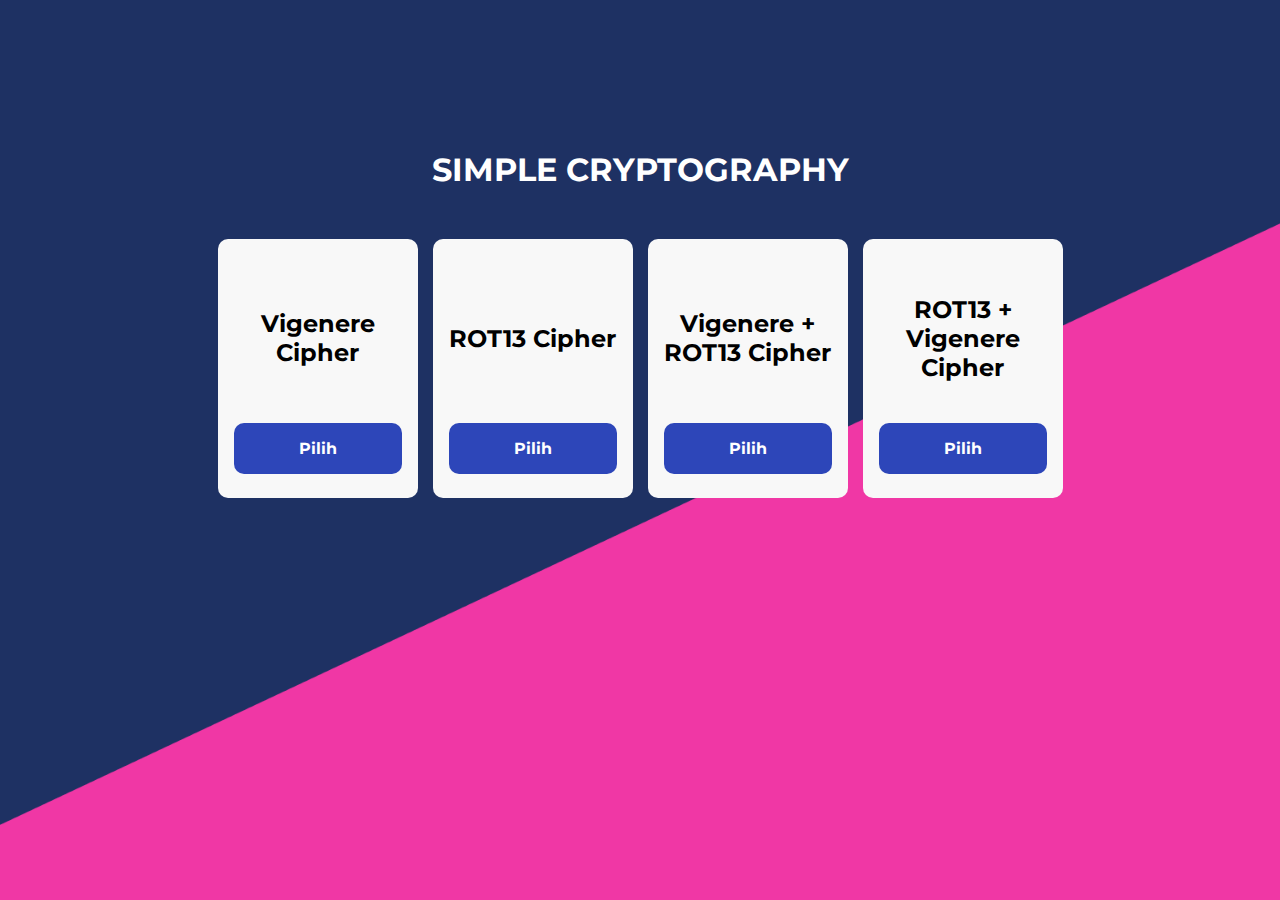
==== index.html @ 33b98b43 "add all user interface" ====
<!DOCTYPE html>
<html lang="en">
<head>
  <meta charset="UTF-8">
  <meta http-equiv="X-UA-Compatible" content="IE=edge">
  <meta name="viewport" content="width=device-width, initial-scale=1.0">
  <link rel="stylesheet" href="./src/css/style.css">
  <title>Simple Cryptography</title>
</head>
<body>
  <main>
    <h1>SIMPLE CRYPTOGRAPHY</h1>
    <div class="container dflex">
      <div class="card size-m">
        <h2 class="dflex">Vigenere Cipher</h2>
        <a href="/views/vigenere.html" class="button">Pilih</a>
      </div>
      <div class="card size-m">
        <h2 class="dflex">ROT13 Cipher</h2>
        <a href="/views/rot13.html" class="button">Pilih</a>
      </div>
      <div class="card size-m">
        <h2 class="dflex">Vigenere + ROT13 Cipher</h2>
        <a href="/views/vigenere+rot13.html" class="button">Pilih</a>
      </div>
      <div class="card size-m">
        <h2 class="dflex">ROT13 + Vigenere Cipher</h2>
        <a href="/views/rot13+vigenere.html" class="button">Pilih</a>
      </div>
    </div>
  </main>
</body>
</html>
---- src/css/style.css ----
@import url('https://fonts.googleapis.com/css2?family=Montserrat&display=swap');

:root {
  --background1: #1E3163;
  --background2: #F037A5;
  --background3: #F8F8F8;
  --button-text: #FFFFFF;
  --button-color: #2D46B9;
}

* {
  padding: 0;
  margin: 0;
  box-sizing: border-box;
}

body {
  font-family: 'Montserrat', sans-serif;
  min-height: 100vh;
  background-image: url('../img/background.png');
  background-repeat: no-repeat;
  background-size: cover;
  background-position: center;
}

button, 
a, 
input,
textarea {
  min-width: 44px;
  min-height: 44px;
  text-decoration: none;
  border: none;
  outline: none;
}

.dflex {
  display: flex;
}

.button {
  background-color: var(--button-color);
  color: var(--button-text);
  font-weight: bold;
}

.back {
  display: inline-block;
  position: absolute;
  z-index: 5;
  top: 10px;
  left: 10px;
  font-size: 1.2rem;
  padding: 0.6rem 1.5rem;
  border-radius: 5px;
  background-color: var(--button-text);
  color: black;
}

main {
  margin: 0 auto;
  padding-top: 150px;
  text-align: center;
}

main h1 {
  color: var(--button-text);
}

.container {
  margin: 50px auto 0 auto;
  width: 90%;
  max-width: 1000px;
  flex-wrap: wrap;
  justify-content: center;
  gap: 15px;
}

.card {
  padding: 1.5rem 1rem;
  background-color: var(--background3);
  border-radius: 10px;
}

.size-m {
  width: 200px;
}

.size-xl {
  width: 500px;
}

.card h2 {
  height: 150px;
  align-items: center;
}

.card a {
  display: block;
  margin-top: 10px;
  padding: 1rem;
  border-radius: 10px;
}

.marbot {
  margin-bottom: 30px;
}

.input-group label {
  font-weight: bolder;
  margin-bottom: 0.7rem;
  display: block;
}

.input-group input {
  display: block;
  border: 1px solid var(--background2);
  margin: 0 auto;
  border-radius: 10px;
  width: 90%;
  padding: 0.2rem 1rem
}

.card button {
  padding: 0.5rem 1.5rem;
  display: block;
  margin: 5px auto;
  width: 90%;
  max-width: 250px;
  border-radius: 10px;
}

.result {
  margin-top: 25px;
}

.result input {
  text-align: center;
}
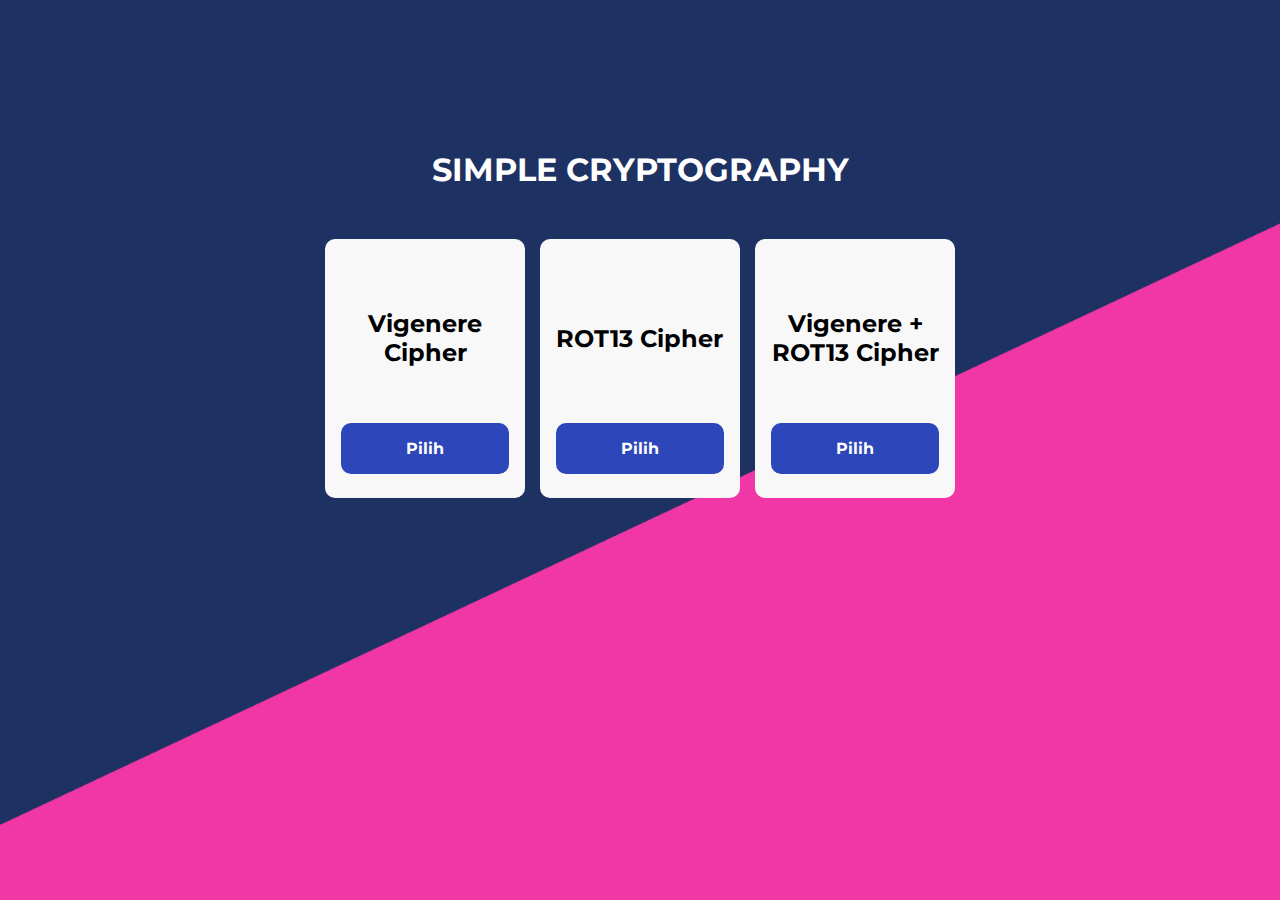
==== commit b635858d: "views" ====
--- a/index.html
+++ b/index.html
@@ -13,20 +13,15 @@
     <div class="container dflex">
       <div class="card size-m">
         <h2 class="dflex">Vigenere Cipher</h2>
-        <a href="/views/vigenere.html" class="button">Pilih</a>
+        <a href="./views/vigenere.html" class="button">Pilih</a>
       </div>
       <div class="card size-m">
         <h2 class="dflex">ROT13 Cipher</h2>
-        <a href="/views/rot13.html" class="button">Pilih</a>
+        <a href="./views/rot13.html" class="button">Pilih</a>
       </div>
       <div class="card size-m">
         <h2 class="dflex">Vigenere + ROT13 Cipher</h2>
-        <a href="/views/vigenere+rot13.html" class="button">Pilih</a>
-      </div>
-      <div class="card size-m">
-        <h2 class="dflex">ROT13 + Vigenere Cipher</h2>
-        <a href="/views/rot13+vigenere.html" class="button">Pilih</a>
-      </div>
+        <a href="./views/vigenere+rot13.html" class="button">Pilih</a>
     </div>
   </main>
 </body>
